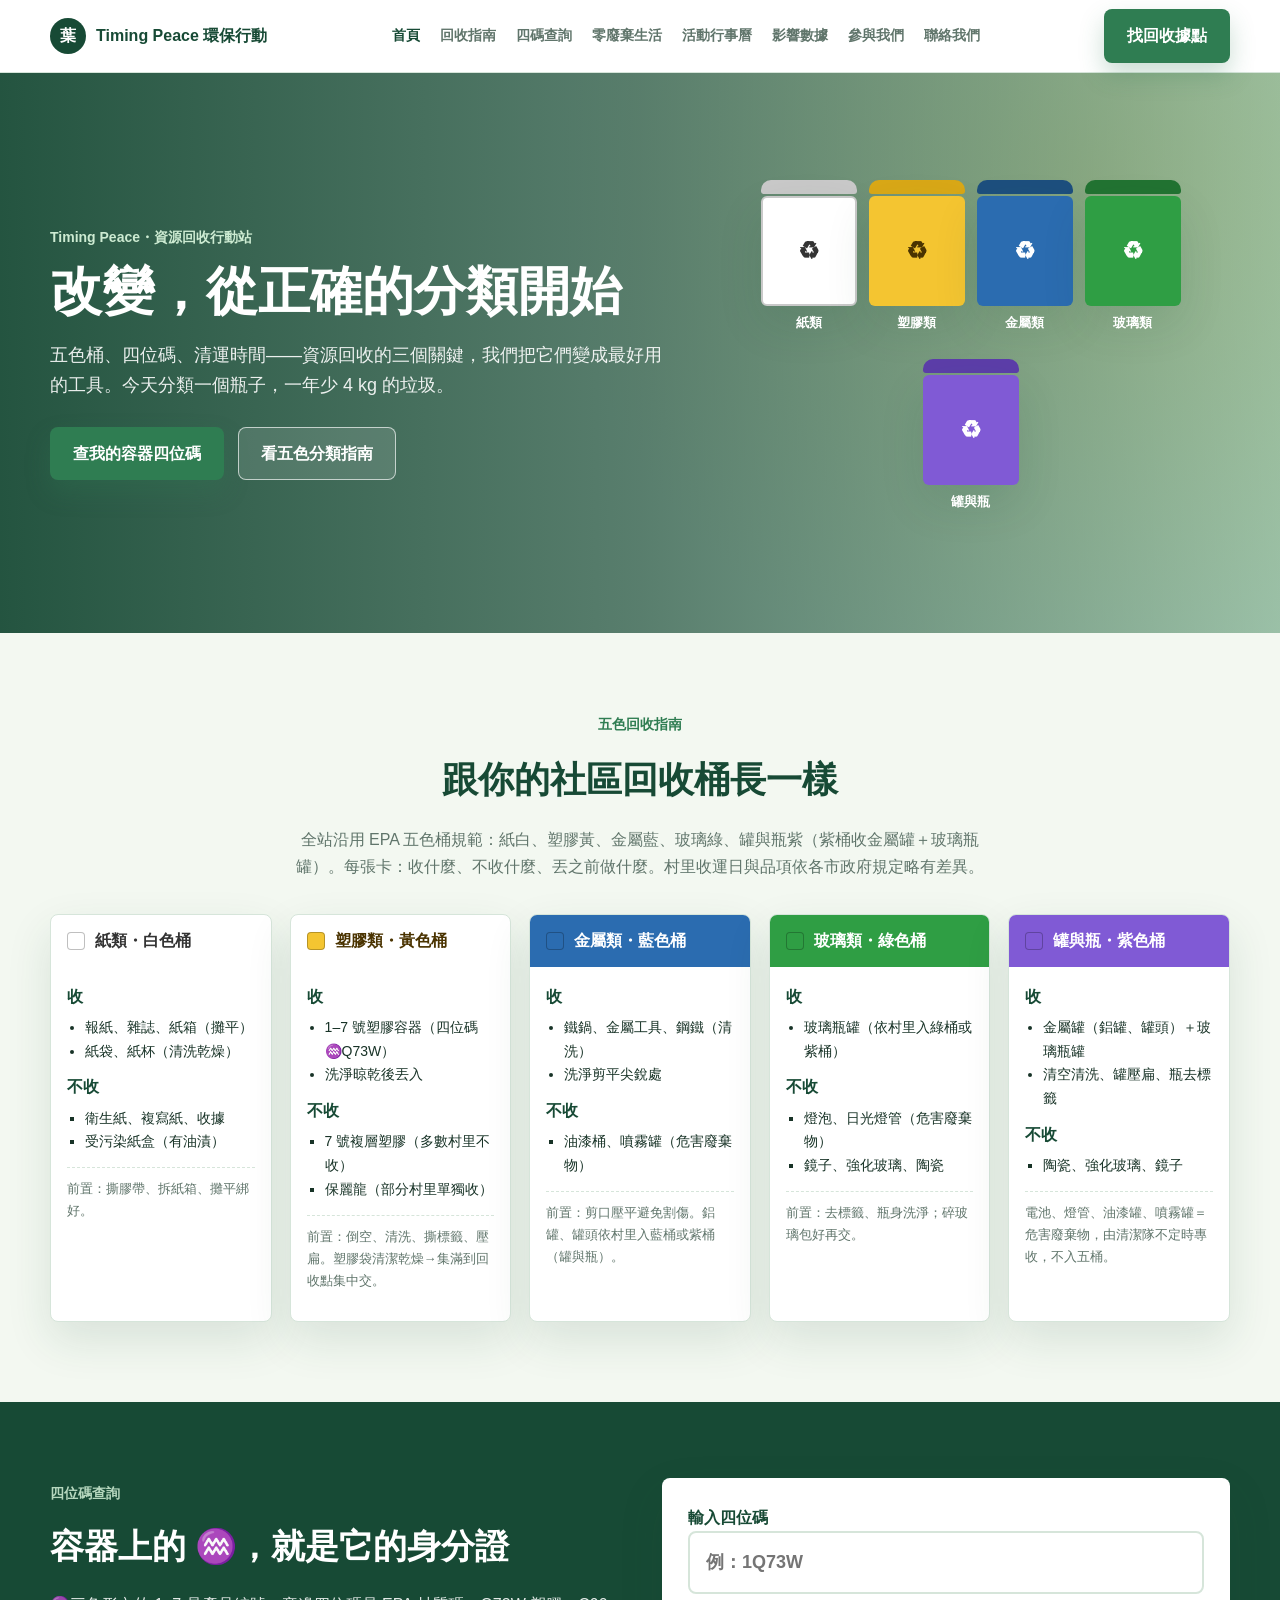
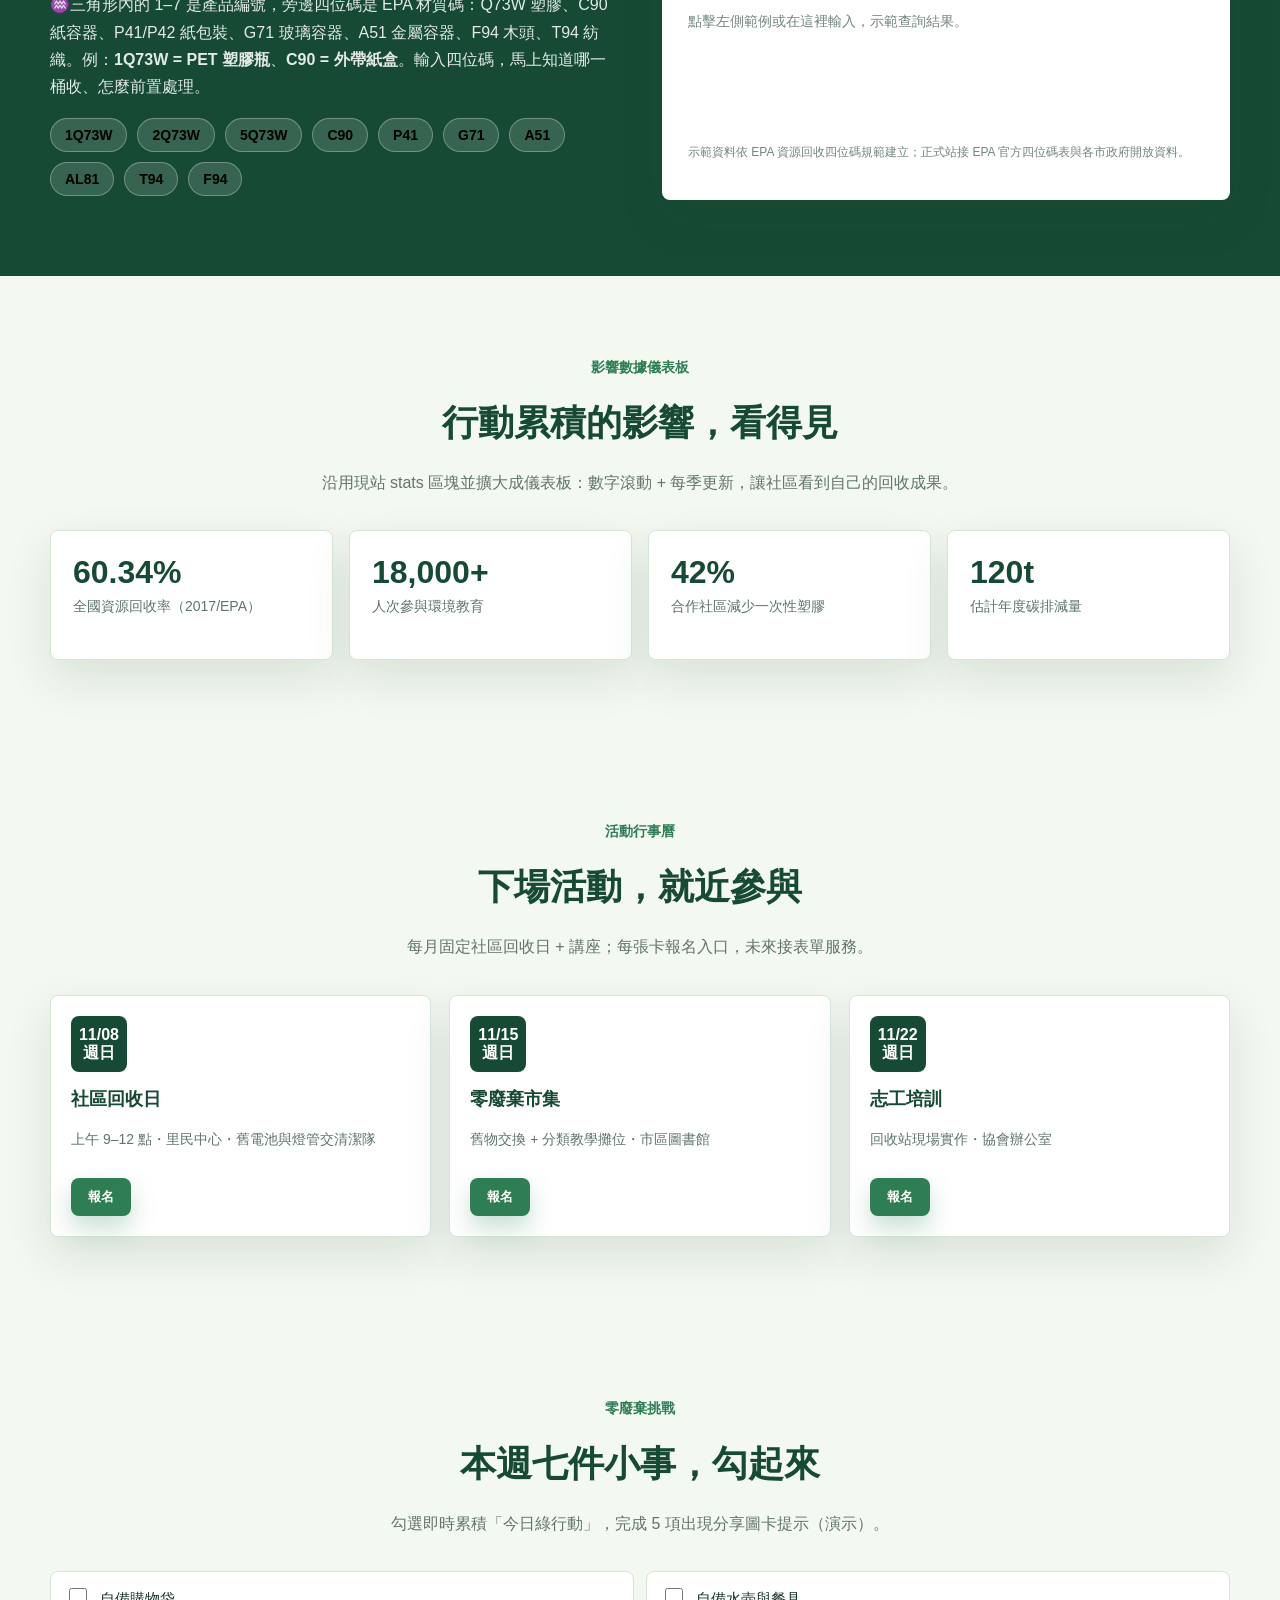
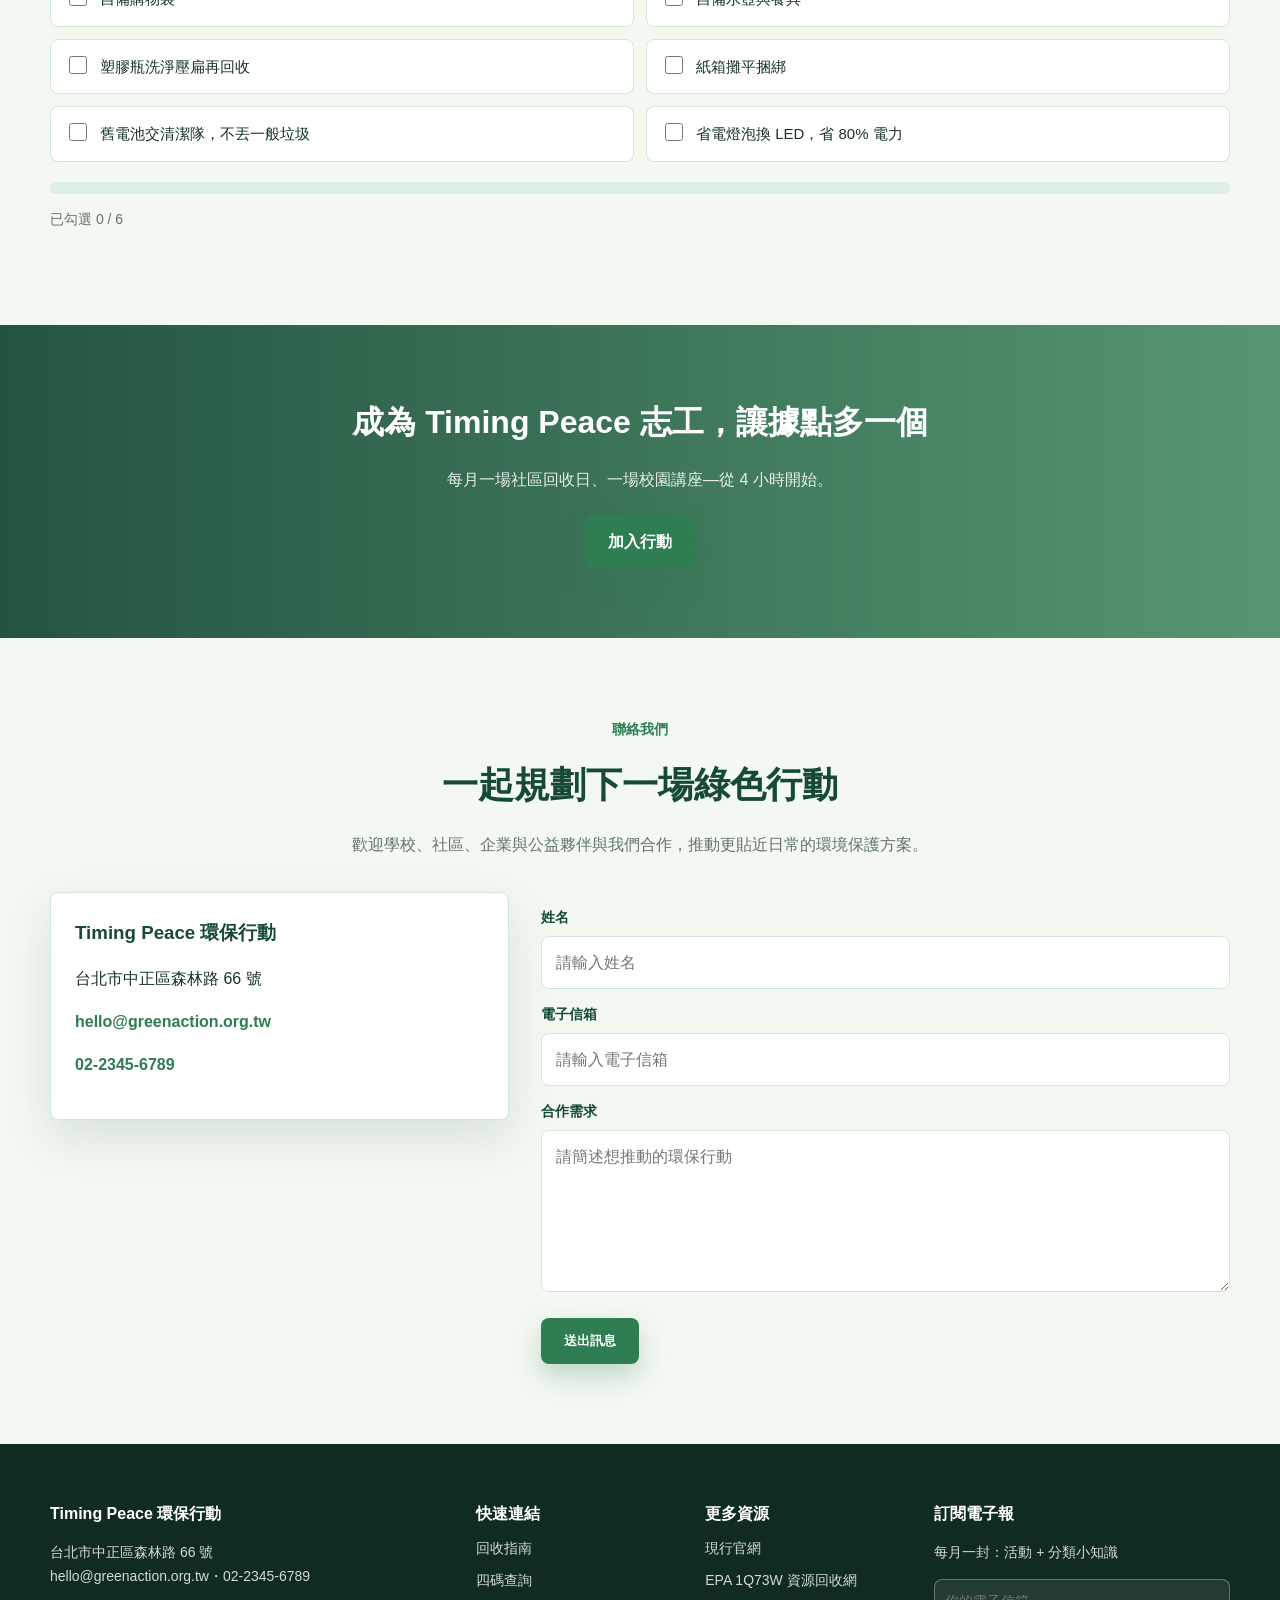
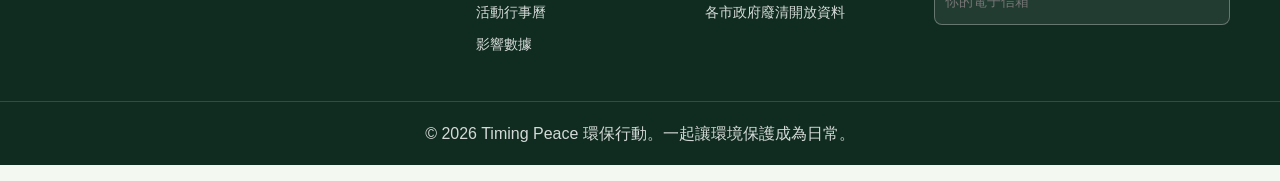
==== index.html @ ac279e39 "Timing Peace 環保行動 v2: EPA five-color guide, four-digit code lookup, events, checklist, contact form" ====
<!DOCTYPE html>
<html lang="zh-Hant">
<head>
<meta charset="UTF-8">
<meta name="viewport" content="width=device-width, initial-scale=1.0">
<meta name="description" content="Timing Peace 環保行動：依 EPA 五色桶與四位碼材質碼的資源回收指南、四碼查詢、社區活動與志工招募。改變，從正確的分類開始。">
<title>Timing Peace 環保行動｜資源回收行動站</title>
<link rel="stylesheet" href="style.css">
</head>
<body>


<header class="site-header">
  <nav class="navbar" aria-label="主要導覽">
    <a class="brand" href="#top"><span class="brand-mark" aria-hidden="true">葉</span><span>Timing Peace 環保行動</span></a>
    <ul class="nav-menu" id="primary-menu">
      <li><a href="#top">首頁</a></li>
      <li><a href="#guides">回收指南</a></li>
      <li><a href="#codes">四碼查詢</a></li>
      <li><a href="#checklist">零廢棄生活</a></li>
      <li><a href="#events">活動行事曆</a></li>
      <li><a href="#impact">影響數據</a></li>
      <li><a href="#join">參與我們</a></li>
      <li><a href="#contact">聯絡我們</a></li>
    </ul>
    <a class="nav-cta button primary" href="#join">找回收據點</a>
    <button class="nav-toggle" type="button" aria-expanded="false" aria-controls="primary-menu"><span class="sr-only">開啟導覽選單</span><span aria-hidden="true"></span><span aria-hidden="true"></span><span aria-hidden="true"></span></button>
  </nav>
</header>

<main id="top">
  <section class="hero">
    <div class="hero-inner">
      <div>
        <p class="eyebrow">Timing Peace・資源回收行動站</p>
        <h1>改變，從正確的分類開始</h1>
        <p class="hero-text">五色桶、四位碼、清運時間——資源回收的三個關鍵，我們把它們變成最好用的工具。今天分類一個瓶子，一年少 4 kg 的垃圾。</p>
        <div class="hero-actions">
          <a class="button primary" href="#codes">查我的容器四位碼</a>
          <a class="button ghost" href="#guides">看五色分類指南</a>
        </div>
      </div>
      <div class="bins" aria-label="五色資源回收桶插畫">
        <div class="bin paper"><div class="bin-lid"></div><div class="bin-body">♻</div><p class="bin-label">紙類</p></div>
        <div class="bin plastic"><div class="bin-lid"></div><div class="bin-body">♻</div><p class="bin-label">塑膠類</p></div>
        <div class="bin metal"><div class="bin-lid"></div><div class="bin-body">♻</div><p class="bin-label">金屬類</p></div>
        <div class="bin glass"><div class="bin-lid"></div><div class="bin-body">♻</div><p class="bin-label">玻璃類</p></div>
        <div class="bin other"><div class="bin-lid"></div><div class="bin-body">♻</div><p class="bin-label">罐與瓶</p></div>
      </div>
    </div>
  </section>

  <section class="section" id="guides">
    <div class="section-heading">
      <p class="eyebrow" style="color:var(--leaf)">五色回收指南</p>
      <h2>跟你的社區回收桶長一樣</h2>
      <p>全站沿用 EPA 五色桶規範：紙白、塑膠黃、金屬藍、玻璃綠、罐與瓶紫（紫桶收金屬罐＋玻璃瓶罐）。每張卡：收什麼、不收什麼、丟之前做什麼。村里收運日與品項依各市政府規定略有差異。</p>
    </div>
    <div class="guide-grid">
      <article class="guide-card guide-paper">
        <div class="guide-head"><span class="dot"></span>紙類・白色桶</div>
        <div class="guide-body">
          <h3>收</h3><ul><li>報紙、雜誌、紙箱（攤平）</li><li>紙袋、紙杯（清洗乾燥）</li></ul>
          <h3 class="no">不收</h3><ul class="no"><li>衛生紙、複寫紙、收據</li><li>受污染紙盒（有油漬）</li></ul>
          <p class="guide-tip">前置：撕膠帶、拆紙箱、攤平綁好。</p>
        </div>
      </article>
      <article class="guide-card guide-plastic">
        <div class="guide-head"><span class="dot"></span>塑膠類・黃色桶</div>
        <div class="guide-body">
          <h3>收</h3><ul><li>1–7 號塑膠容器（四位碼 ♒Q73W）</li><li>洗淨晾乾後丟入</li></ul>
          <h3 class="no">不收</h3><ul class="no"><li>7 號複層塑膠（多數村里不收）</li><li>保麗龍（部分村里單獨收）</li></ul>
          <p class="guide-tip">前置：倒空、清洗、撕標籤、壓扁。塑膠袋清潔乾燥→集滿到回收點集中交。</p>
        </div>
      </article>
      <article class="guide-card guide-metal">
        <div class="guide-head"><span class="dot"></span>金屬類・藍色桶</div>
        <div class="guide-body">
          <h3>收</h3><ul><li>鐵鍋、金屬工具、鋼鐵（清洗）</li><li>洗淨剪平尖銳處</li></ul>
          <h3 class="no">不收</h3><ul class="no"><li>油漆桶、噴霧罐（危害廢棄物）</li></ul>
          <p class="guide-tip">前置：剪口壓平避免割傷。鋁罐、罐頭依村里入藍桶或紫桶（罐與瓶）。</p>
        </div>
      </article>
      <article class="guide-card guide-glass">
        <div class="guide-head"><span class="dot"></span>玻璃類・綠色桶</div>
        <div class="guide-body">
          <h3>收</h3><ul><li>玻璃瓶罐（依村里入綠桶或紫桶）</li></ul>
          <h3 class="no">不收</h3><ul class="no"><li>燈泡、日光燈管（危害廢棄物）</li><li>鏡子、強化玻璃、陶瓷</li></ul>
          <p class="guide-tip">前置：去標籤、瓶身洗淨；碎玻璃包好再交。</p>
        </div>
      </article>
      <article class="guide-card guide-other">
        <div class="guide-head"><span class="dot"></span>罐與瓶・紫色桶</div>
        <div class="guide-body">
          <h3>收</h3><ul><li>金屬罐（鋁罐、罐頭）＋玻璃瓶罐</li><li>清空清洗、罐壓扁、瓶去標籤</li></ul>
          <h3 class="no">不收</h3><ul class="no"><li>陶瓷、強化玻璃、鏡子</li></ul>
          <p class="guide-tip">電池、燈管、油漆罐、噴霧罐＝危害廢棄物，由清潔隊不定時專收，不入五桶。</p>
        </div>
      </article>
    </div>
  </section>

  <section class="codes-section" id="codes">
    <div class="codes-inner">
      <div>
        <p class="eyebrow" style="color:#cdebd2">四位碼查詢</p>
        <h2>容器上的 ♒，就是它的身分證</h2>
        <p>♒三角形內的 1–7 是產品編號，旁邊四位碼是 EPA 材質碼：Q73W 塑膠、C90 紙容器、P41/P42 紙包裝、G71 玻璃容器、A51 金屬容器、F94 木頭、T94 紡織。例：<strong>1Q73W = PET 塑膠瓶</strong>、<strong>C90 = 外帶紙盒</strong>。輸入四位碼，馬上知道哪一桶收、怎麼前置處理。</p>
        <div class="code-explain" aria-label="範例四位碼">
          <button class="chip" data-code="1Q73W">1Q73W</button>
          <button class="chip" data-code="2Q73W">2Q73W</button>
          <button class="chip" data-code="5Q73W">5Q73W</button>
          <button class="chip" data-code="C90">C90</button>
          <button class="chip" data-code="P41">P41</button>
          <button class="chip" data-code="G71">G71</button>
          <button class="chip" data-code="A51">A51</button>
          <button class="chip" data-code="AL81">AL81</button>
          <button class="chip" data-code="T94">T94</button>
          <button class="chip" data-code="F94">F94</button>
        </div>
      </div>
      <div class="code-card">
        <label for="code-input" style="font-weight:800;color:var(--forest)">輸入四位碼</label>
        <input id="code-input" class="code-input" placeholder="例：1Q73W" autocomplete="off">
        <div class="code-result" id="code-result" aria-live="polite">
          <p>點擊左側範例或在這裡輸入，示範查詢結果。</p>
        </div>
        <p style="font-size:12px;color:var(--muted)">示範資料依 EPA 資源回收四位碼規範建立；正式站接 EPA 官方四位碼表與各市政府開放資料。</p>
      </div>
    </div>
  </section>

  <section class="section" id="impact">
    <div class="section-heading">
      <p class="eyebrow" style="color:var(--leaf)">影響數據儀表板</p>
      <h2>行動累積的影響，看得見</h2>
      <p>沿用現站 stats 區塊並擴大成儀表板：數字滾動 + 每季更新，讓社區看到自己的回收成果。</p>
    </div>
    <div class="stats-grid">
      <div class="stat-item"><strong>60.34%</strong><span>全國資源回收率（2017/EPA）</span></div>
      <div class="stat-item"><strong>18,000+</strong><span>人次參與環境教育</span></div>
      <div class="stat-item"><strong>42%</strong><span>合作社區減少一次性塑膠</span></div>
      <div class="stat-item"><strong>120t</strong><span>估計年度碳排減量</span></div>
    </div>
  </section>

  <section class="section" id="events">
    <div class="section-heading">
      <p class="eyebrow" style="color:var(--leaf)">活動行事曆</p>
      <h2>下場活動，就近參與</h2>
      <p>每月固定社區回收日 + 講座；每張卡報名入口，未來接表單服務。</p>
    </div>
    <div class="event-grid">
      <article class="event-card">
        <div class="event-date">11/08<br>週日</div>
        <h3>社區回收日</h3>
        <p>上午 9–12 點・里民中心・舊電池與燈管交清潔隊</p>
        <button class="button primary">報名</button>
      </article>
      <article class="event-card">
        <div class="event-date">11/15<br>週日</div>
        <h3>零廢棄市集</h3>
        <p>舊物交換 + 分類教學攤位・市區圖書館</p>
        <button class="button primary">報名</button>
      </article>
      <article class="event-card">
        <div class="event-date">11/22<br>週日</div>
        <h3>志工培訓</h3>
        <p>回收站現場實作・協會辦公室</p>
        <button class="button primary">報名</button>
      </article>
    </div>
  </section>

  <section class="section" id="checklist">
    <div class="section-heading">
      <p class="eyebrow" style="color:var(--leaf)">零廢棄挑戰</p>
      <h2>本週七件小事，勾起來</h2>
      <p>勾選即時累積「今日綠行動」，完成 5 項出現分享圖卡提示（演示）。</p>
    </div>
    <div class="checklist">
      <label class="check-item"><input type="checkbox" name="c1">自備購物袋</label>
      <label class="check-item"><input type="checkbox" name="c2">自備水壺與餐具</label>
      <label class="check-item"><input type="checkbox" name="c3">塑膠瓶洗淨壓扁再回收</label>
      <label class="check-item"><input type="checkbox" name="c4">紙箱攤平捆綁</label>
      <label class="check-item"><input type="checkbox" name="c5">舊電池交清潔隊，不丟一般垃圾</label>
      <label class="check-item"><input type="checkbox" name="c6">省電燈泡換 LED，省 80% 電力</label>
    </div>
    <div class="progress">
      <div class="progress-bar"><div class="progress-fill" id="progress-fill"></div></div>
      <p id="progress-text" aria-live="polite">已勾選 0 / 6</p>
    </div>
  </section>

  <section class="cta-band" id="join">
    <div class="cta-inner">
      <h2>成為 Timing Peace 志工，讓據點多一個</h2>
      <p>每月一場社區回收日、一場校園講座—從 4 小時開始。</p>
      <a class="button primary" href="#top">加入行動</a>
    </div>
  </section>
</main>

  <section class="section" id="contact">
    <div class="section-heading">
      <p class="eyebrow" style="color:var(--leaf)">聯絡我們</p>
      <h2>一起規劃下一場綠色行動</h2>
      <p>歡迎學校、社區、企業與公益夥伴與我們合作，推動更貼近日常的環境保護方案。</p>
    </div>
    <div class="contact-layout">
      <div class="contact-card">
        <h3>Timing Peace 環保行動</h3>
        <p>台北市中正區森林路 66 號</p>
        <p><a href="mailto:hello@greenaction.org.tw">hello@greenaction.org.tw</a></p>
        <p><a href="tel:+886223456789">02-2345-6789</a></p>
      </div>
      <form class="contact-form" aria-label="聯絡表單">
        <label for="name">姓名</label>
        <input id="name" name="name" type="text" autocomplete="name" placeholder="請輸入姓名">
        <label for="email">電子信箱</label>
        <input id="email" name="email" type="email" autocomplete="email" placeholder="請輸入電子信箱">
        <label for="message">合作需求</label>
        <textarea id="message" name="message" rows="5" placeholder="請簡述想推動的環保行動"></textarea>
        <button class="button primary" type="submit">送出訊息</button>
      </form>
    </div>
  </section>

<footer class="site-footer">
  <div class="footer-grid">
    <div>
      <h3>Timing Peace 環保行動</h3>
      <p>台北市中正區森林路 66 號<br>hello@greenaction.org.tw・02-2345-6789</p>
    </div>
    <div>
      <h3>快速連結</h3>
      <ul><li><a href="#guides">回收指南</a></li><li><a href="#codes">四碼查詢</a></li><li><a href="#events">活動行事曆</a></li><li><a href="#impact">影響數據</a></li></ul>
    </div>
    <div>
      <h3>更多資源</h3>
      <ul><li><a href="https://timing666666.github.io/eco-site/">現行官網</a></li><li>EPA 1Q73W 資源回收網</li><li>各市政府廢清開放資料</li></ul>
    </div>
    <div>
      <h3>訂閱電子報</h3>
      <p>每月一封：活動 + 分類小知識</p>
      <input style="width:100%;border:1px solid rgba(255,255,255,.3);border-radius:8px;padding:10px;font:inherit;color:#fff;background:rgba(255,255,255,.08)" placeholder="你的電子信箱">
    </div>
  </div>
  <p class="footer-bottom">© 2026 Timing Peace 環保行動。一起讓環境保護成為日常。</p>
</footer>


<script src="script.js"></script>
</body>
</html>
---- style.css ----
:root{
  --forest:#174a35; --leaf:#2f7d52; --mint:#dcefe3; --sage:#f3f8f1;
  --earth:#8a6f45; --ink:#183327; --muted:#60756b; --white:#fff; --line:#d6e5da;
  --paper:#ffffff; --plastic:#f4c531; --metal:#2b6cb0; --glass:#2f9e44; --other:#805ad5;
  --shadow:0 18px 45px rgba(23,74,53,.12);
}
*{box-sizing:border-box}
html{scroll-behavior:smooth;scroll-padding-top:92px}
body{margin:0;font-family:Arial,"Microsoft JhengHei","PingFang TC",sans-serif;background:var(--sage);color:var(--ink);line-height:1.7}
a{color:inherit;text-decoration:none}
h1,h2,h3{margin-top:0}
/* header */
.site-header{position:sticky;top:0;z-index:10;background:rgba(255,255,255,.96);border-bottom:1px solid var(--line);backdrop-filter:blur(14px)}
.navbar{width:min(1180px,calc(100% - 40px));min-height:72px;margin:0 auto;display:flex;align-items:center;justify-content:space-between;gap:16px}
.brand{display:inline-flex;align-items:center;gap:10px;font-weight:800;color:var(--forest)}
.brand-mark{width:36px;height:36px;display:inline-grid;place-items:center;border-radius:50%;background:var(--forest);color:#fff}
.nav-menu{margin:0;padding:0;display:flex;gap:20px;list-style:none;color:var(--muted);font-size:14px;font-weight:700}
.nav-menu a:hover{color:var(--leaf)}
.nav-cta{min-height:46px;display:inline-flex;align-items:center;border-radius:8px;padding:10px 16px;background:var(--leaf);color:#fff;font-weight:800;border:1px solid transparent;cursor:pointer}
.nav-cta:hover{background:var(--forest)}
.nav-toggle{width:42px;height:42px;display:none;border:1px solid var(--line);border-radius:8px;background:#fff;padding:9px;cursor:pointer}
.nav-toggle span{display:block;height:2px;margin:5px 0;background:var(--forest);border-radius:999px}
/* hero */
.hero{min-height:560px;display:flex;align-items:center;background:linear-gradient(90deg,rgba(23,74,53,.94),rgba(23,74,53,.7),rgba(47,125,82,.45)),radial-gradient(circle at 85% 20%,rgba(244,197,49,.25),transparent 45%);color:#fff}
.hero-inner{width:min(1180px,calc(100% - 40px));margin:0 auto;padding:64px 0;display:grid;grid-template-columns:1.2fr 1fr;gap:40px;align-items:center}
.eyebrow{margin:0 0 12px;color:#cdebd2;font-size:14px;font-weight:800}
h1{font-size:52px;line-height:1.15;margin-bottom:18px}
.hero-text{max-width:620px;margin-bottom:26px;color:rgba(255,255,255,.9);font-size:18px}
.hero-actions{display:flex;gap:14px;flex-wrap:wrap}
.button{min-height:46px;display:inline-flex;align-items:center;justify-content:center;border-radius:8px;padding:12px 22px;font-weight:800;cursor:pointer;border:1px solid transparent;transition:transform .2s}
.button:hover{transform:translateY(-2px)}
.button.primary{background:var(--leaf);color:#fff;box-shadow:0 12px 24px rgba(47,125,82,.25)}
.button.primary:hover{background:var(--forest)}
.button.ghost{border-color:rgba(255,255,255,.65);color:#fff;background:rgba(255,255,255,.12)}
/* 五桶插畫 */
.bins{display:flex;gap:12px;flex-wrap:wrap;justify-content:center}
.bin{width:96px;text-align:center}
.bin-lid{height:14px;border-radius:10px 10px 3px 3px;margin-bottom:2px}
.bin-body{height:110px;border-radius:6px;display:grid;place-items:center;color:#fff;font-weight:900;font-size:24px;box-shadow:var(--shadow)}
.bin-label{font-size:13px;font-weight:800;margin-top:6px;color:#fff}
.bin.paper .bin-lid{background:#c9c9c9}.bin.paper .bin-body{background:#fff;color:#333;border:2px solid #c9c9c9}
.bin.plastic .bin-lid{background:#d9a817}.bin.plastic .bin-body{background:var(--plastic);color:#4a3300}
.bin.metal .bin-lid{background:#1d4f7e}.bin.metal .bin-body{background:var(--metal)}
.bin.glass .bin-lid{background:#227332}.bin.glass .bin-body{background:var(--glass)}
.bin.other .bin-lid{background:#5c3ea9}.bin.other .bin-body{background:var(--other)}
/* sections */
.section{width:min(1180px,calc(100% - 40px));margin:0 auto;padding:80px 0}
.section-heading{max-width:720px;margin:0 auto 34px;text-align:center}
.section-heading h2{color:var(--forest);font-size:36px;margin-bottom:12px}
.section-heading p{color:var(--muted)}
/* 分類卡 */
.guide-grid{display:grid;grid-template-columns:repeat(auto-fit,minmax(200px,1fr));gap:18px}
.guide-card{border:1px solid var(--line);border-radius:8px;background:#fff;overflow:hidden;box-shadow:var(--shadow)}
.guide-head{padding:12px 16px;font-weight:900;display:flex;align-items:center;gap:10px}
.guide-head .dot{width:18px;height:18px;border-radius:4px;border:1px solid rgba(0,0,0,.25)}
.guide-body{padding:16px;font-size:14px}
.guide-body h3{font-size:16px;color:var(--forest);margin-bottom:6px}
.guide-body ul{margin:0 0 10px;padding-left:18px}
.guide-body .no li{list-style:square}
.guide-tip{border-top:1px dashed var(--line);padding-top:10px;color:var(--muted);font-size:13px}
.guide-paper .guide-head{color:#333}.guide-paper .dot{background:#fff}
.guide-plastic .guide-head{color:#4a3300}.guide-plastic .dot{background:var(--plastic)}
.guide-metal .guide-head{background:var(--metal);color:#fff}.guide-metal .dot{background:var(--metal)}
.guide-glass .guide-head{background:var(--glass);color:#fff}.guide-glass .dot{background:var(--glass)}
.guide-other .guide-head{background:var(--other);color:#fff}.guide-other .dot{background:var(--other)}
/* 四碼查詢 */
.codes-section{background:var(--forest);color:#fff}
.codes-inner{width:min(1180px,calc(100% - 40px));margin:0 auto;padding:76px 0;display:grid;grid-template-columns:1fr 1fr;gap:44px;align-items:center}
.codes-inner h2{font-size:34px;margin-bottom:12px}
.codes-inner p{opacity:.88}
.code-explain{display:flex;gap:10px;flex-wrap:wrap;margin-top:18px}
.chip{padding:8px 14px;border-radius:999px;background:rgba(255,255,255,.14);border:1px solid rgba(255,255,255,.3);font-weight:800;font-size:14px;cursor:pointer}
.chip:hover{background:rgba(255,255,255,.28)}
.code-card{background:#fff;color:var(--ink);border-radius:8px;padding:26px;box-shadow:var(--shadow)}
.code-input{width:100%;border:2px solid var(--line);border-radius:8px;padding:14px 16px;font:inherit;font-size:18px;font-weight:800;color:var(--forest)}
.code-input:focus{outline:3px solid #b59326;outline-offset:2px;border-color:var(--leaf)}
.code-result{margin-top:16px;min-height:120px}
.code-result .cr-head{display:flex;align-items:center;gap:10px;font-size:20px;font-weight:900;color:var(--forest)}
.code-result .cr-bin{width:44px;height:44px;border-radius:8px;display:inline-grid;place-items:center;color:#fff;font-size:12px;font-weight:900}
.code-result p{font-size:14px;color:var(--muted);margin:6px 0}
.code-result .cr-code{font-size:14px;color:var(--ink)}
/* 數據 */
.stats-grid{display:grid;grid-template-columns:repeat(4,1fr);gap:16px}
.stat-item{min-height:130px;padding:22px;border:1px solid var(--line);border-radius:8px;background:#fff;box-shadow:var(--shadow)}
.stat-item strong{display:block;font-size:32px;color:var(--forest);line-height:1.2}
.stat-item span{color:var(--muted);font-size:14px}
/* 活動 */
.event-grid{display:grid;grid-template-columns:repeat(3,1fr);gap:18px}
.event-card{border:1px solid var(--line);border-radius:8px;background:#fff;box-shadow:var(--shadow);padding:20px}
.event-date{width:56px;height:56px;border-radius:8px;background:var(--forest);color:#fff;display:grid;place-items:center;font-weight:900;margin-bottom:12px;line-height:1.1;text-align:center}
.event-card h3{font-size:18px;color:var(--forest);margin-bottom:6px}
.event-card p{font-size:14px;color:var(--muted)}
.event-card .button{margin-top:12px;padding:8px 16px;min-height:38px}
/* 清單 */
.checklist{display:grid;grid-template-columns:1fr 1fr;gap:12px}
.check-item{display:flex;gap:10px;align-items:flex-start;background:#fff;border:1px solid var(--line);border-radius:8px;padding:14px;font-size:15px}
.check-item input{width:18px;height:18px;margin-top:2px;accent-color:var(--leaf)}
.progress{margin-top:20px}
.progress-bar{height:12px;border-radius:999px;background:var(--mint);overflow:hidden}
.progress-fill{height:100%;width:0;background:var(--leaf);transition:width .3s}
.progress p{font-size:14px;color:var(--muted)}
/* CTA band */
.cta-band{background:linear-gradient(90deg,rgba(23,74,53,.94),rgba(47,125,82,.8));color:#fff}
.cta-inner{width:min(960px,calc(100% - 40px));margin:0 auto;padding:70px 0;text-align:center}
.cta-inner h2{font-size:32px;margin-bottom:14px}
.cta-inner p{opacity:.88;margin-bottom:22px}
/* footer */
.site-footer{background:#102c20;color:rgba(255,255,255,.82)}
.footer-grid{width:min(1180px,calc(100% - 40px));margin:0 auto;padding:56px 0 20px;display:grid;grid-template-columns:2fr 1fr 1fr 1.5fr;gap:32px;font-size:14px}
.site-footer h3{color:#fff;font-size:16px;margin-bottom:10px}
.site-footer ul{list-style:none;margin:0;padding:0}
.site-footer li{margin-bottom:8px}
.site-footer a:hover{color:#cdebd2}
.footer-bottom{border-top:1px solid rgba(255,255,255,.15);padding:18px 20px;text-align:center}
@media(max-width:860px){
 .nav-toggle{display:block}
 .nav-menu{position:fixed;inset:72px 0 auto 0;display:none;flex-direction:column;background:#fff;padding:14px 20px;border-bottom:1px solid var(--line);box-shadow:var(--shadow)}
 .nav-menu.is-open{display:flex}
 .nav-menu a{display:block;padding:12px 0}
 .nav-cta{display:none}
 .hero-inner,.codes-inner{grid-template-columns:1fr}
 .stats-grid{grid-template-columns:1fr 1fr}
 .event-grid{grid-template-columns:1fr}
 .checklist{grid-template-columns:1fr}
 .footer-grid{grid-template-columns:1fr 1fr}
 .contact-layout{grid-template-columns:1fr}
 h1{font-size:34px}
}

/* 成品站補強 */
.sr-only{position:absolute;width:1px;height:1px;padding:0;margin:-1px;overflow:hidden;clip:rect(0 0 0 0);white-space:nowrap;border:0}
.site-header.is-scrolled{box-shadow:0 6px 24px rgba(23,74,53,.15)}
.nav-menu a[aria-current="location"]{color:var(--forest)}
.contact-layout{display:grid;grid-template-columns:1fr 1.5fr;gap:32px;align-items:start}
.contact-card{background:#fff;border:1px solid var(--line);border-radius:8px;padding:24px;box-shadow:var(--shadow)}
.contact-card h3{color:var(--forest);margin-bottom:8px}
.contact-card a{color:var(--leaf);font-weight:700}
.contact-form label{display:block;font-weight:800;color:var(--forest);font-size:14px;margin:14px 0 6px}
.contact-form input,.contact-form textarea{width:100%;border:1px solid var(--line);border-radius:8px;padding:12px 14px;font:inherit;background:#fff;color:var(--ink)}
.contact-form input:focus,.contact-form textarea:focus{outline:3px solid #b59326;outline-offset:2px;border-color:var(--leaf)}
.contact-form .button{margin-top:18px}
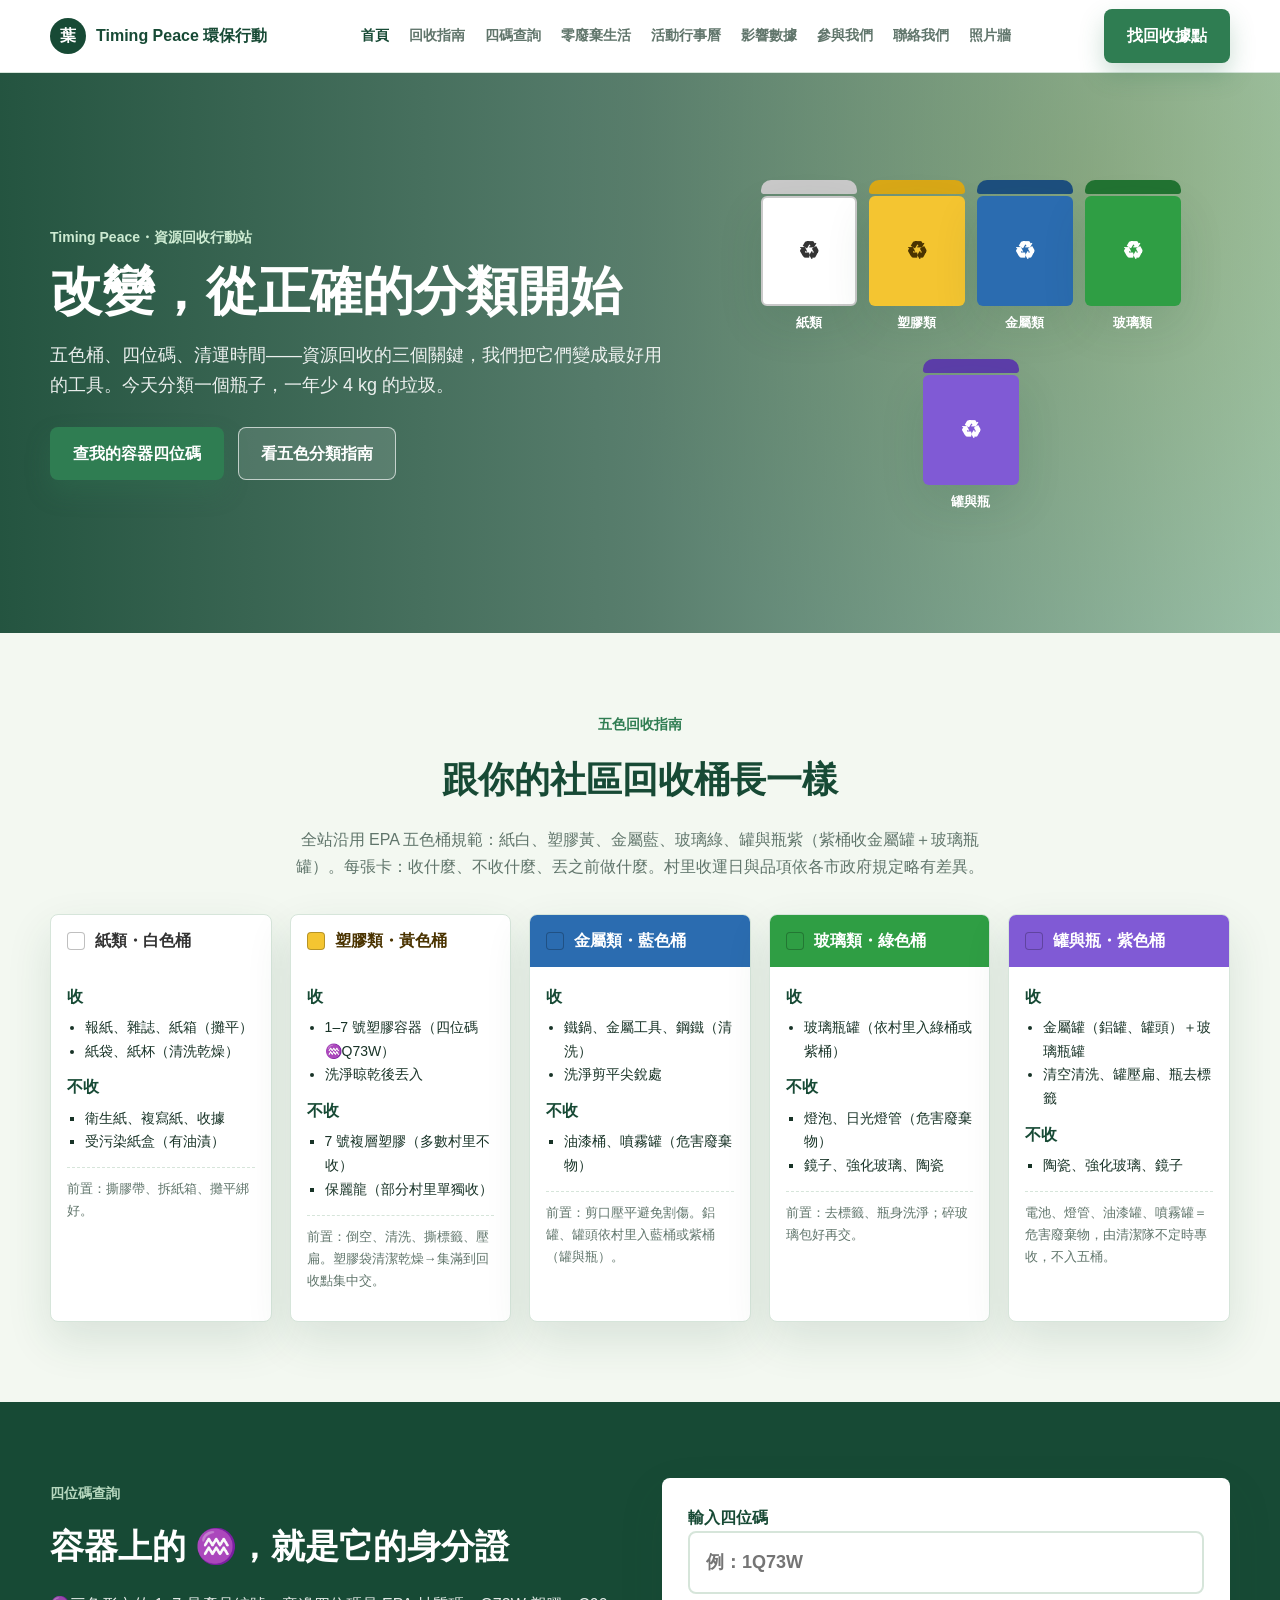
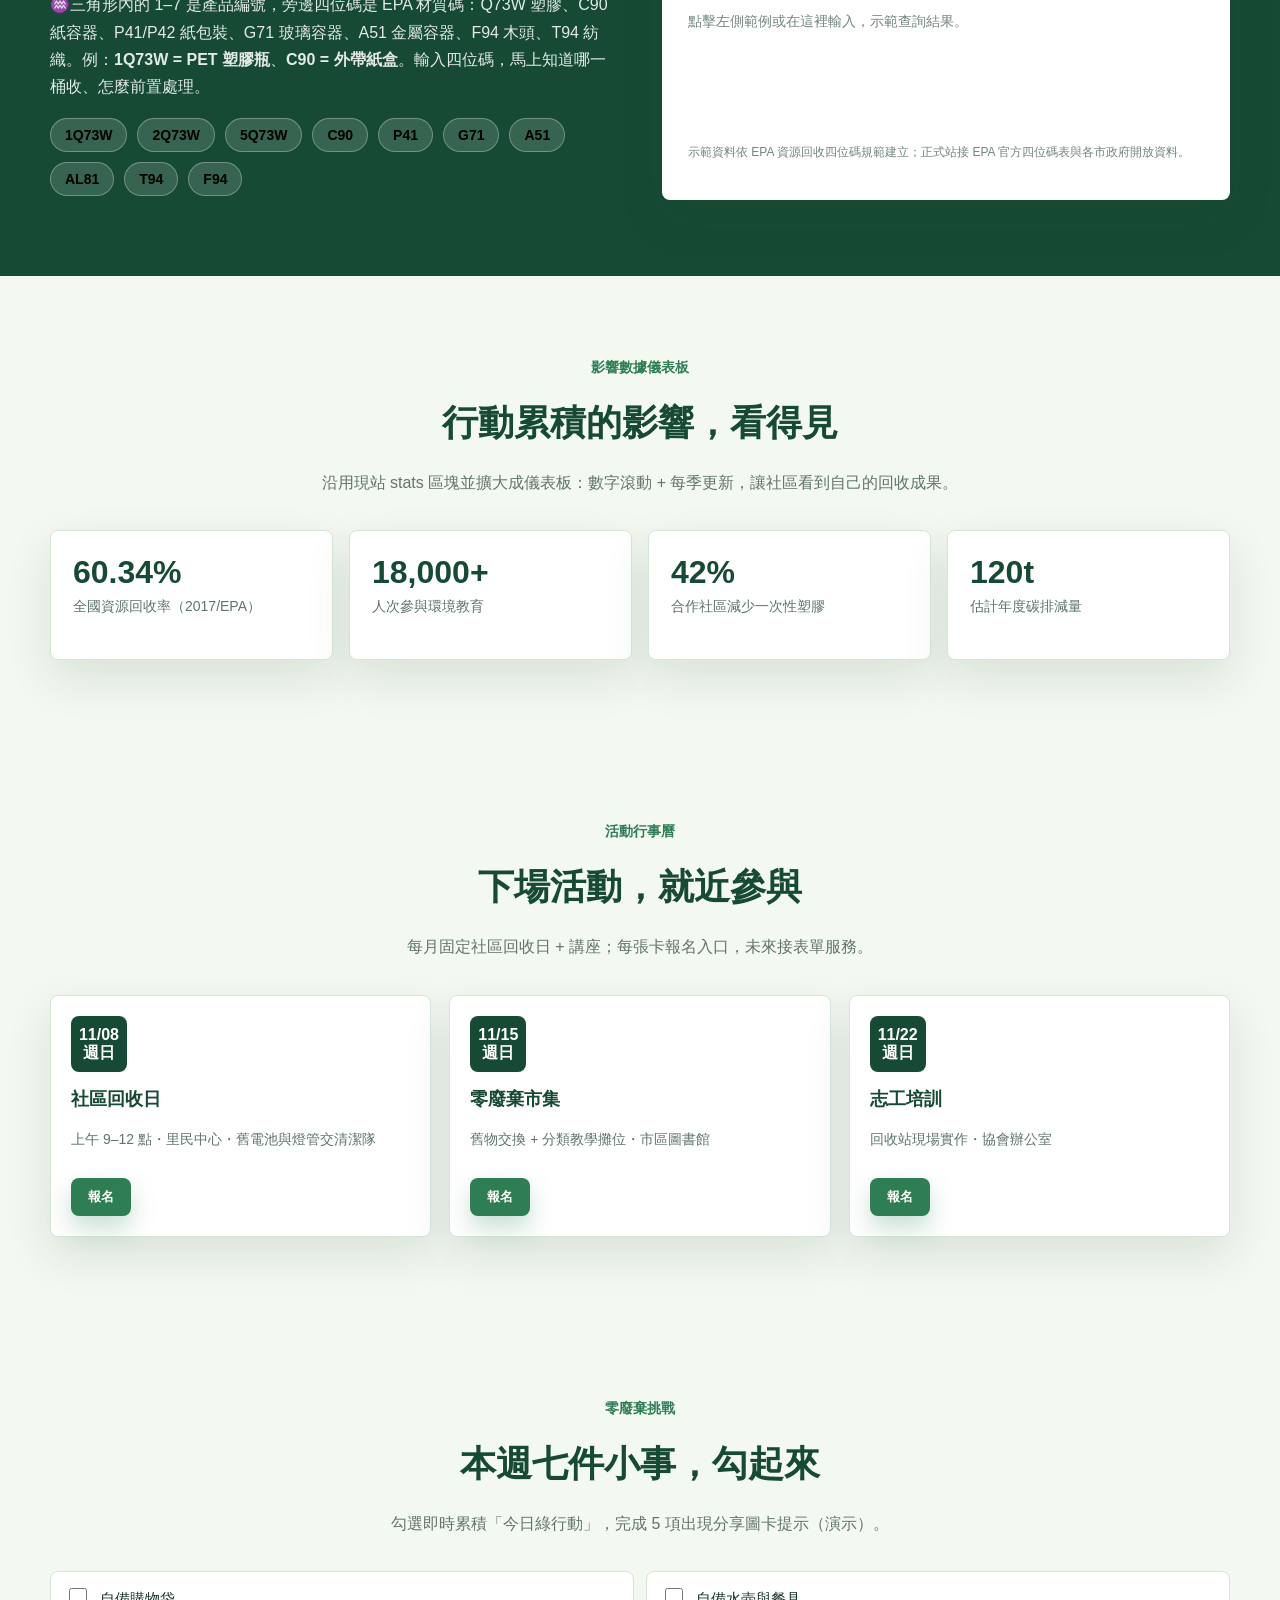
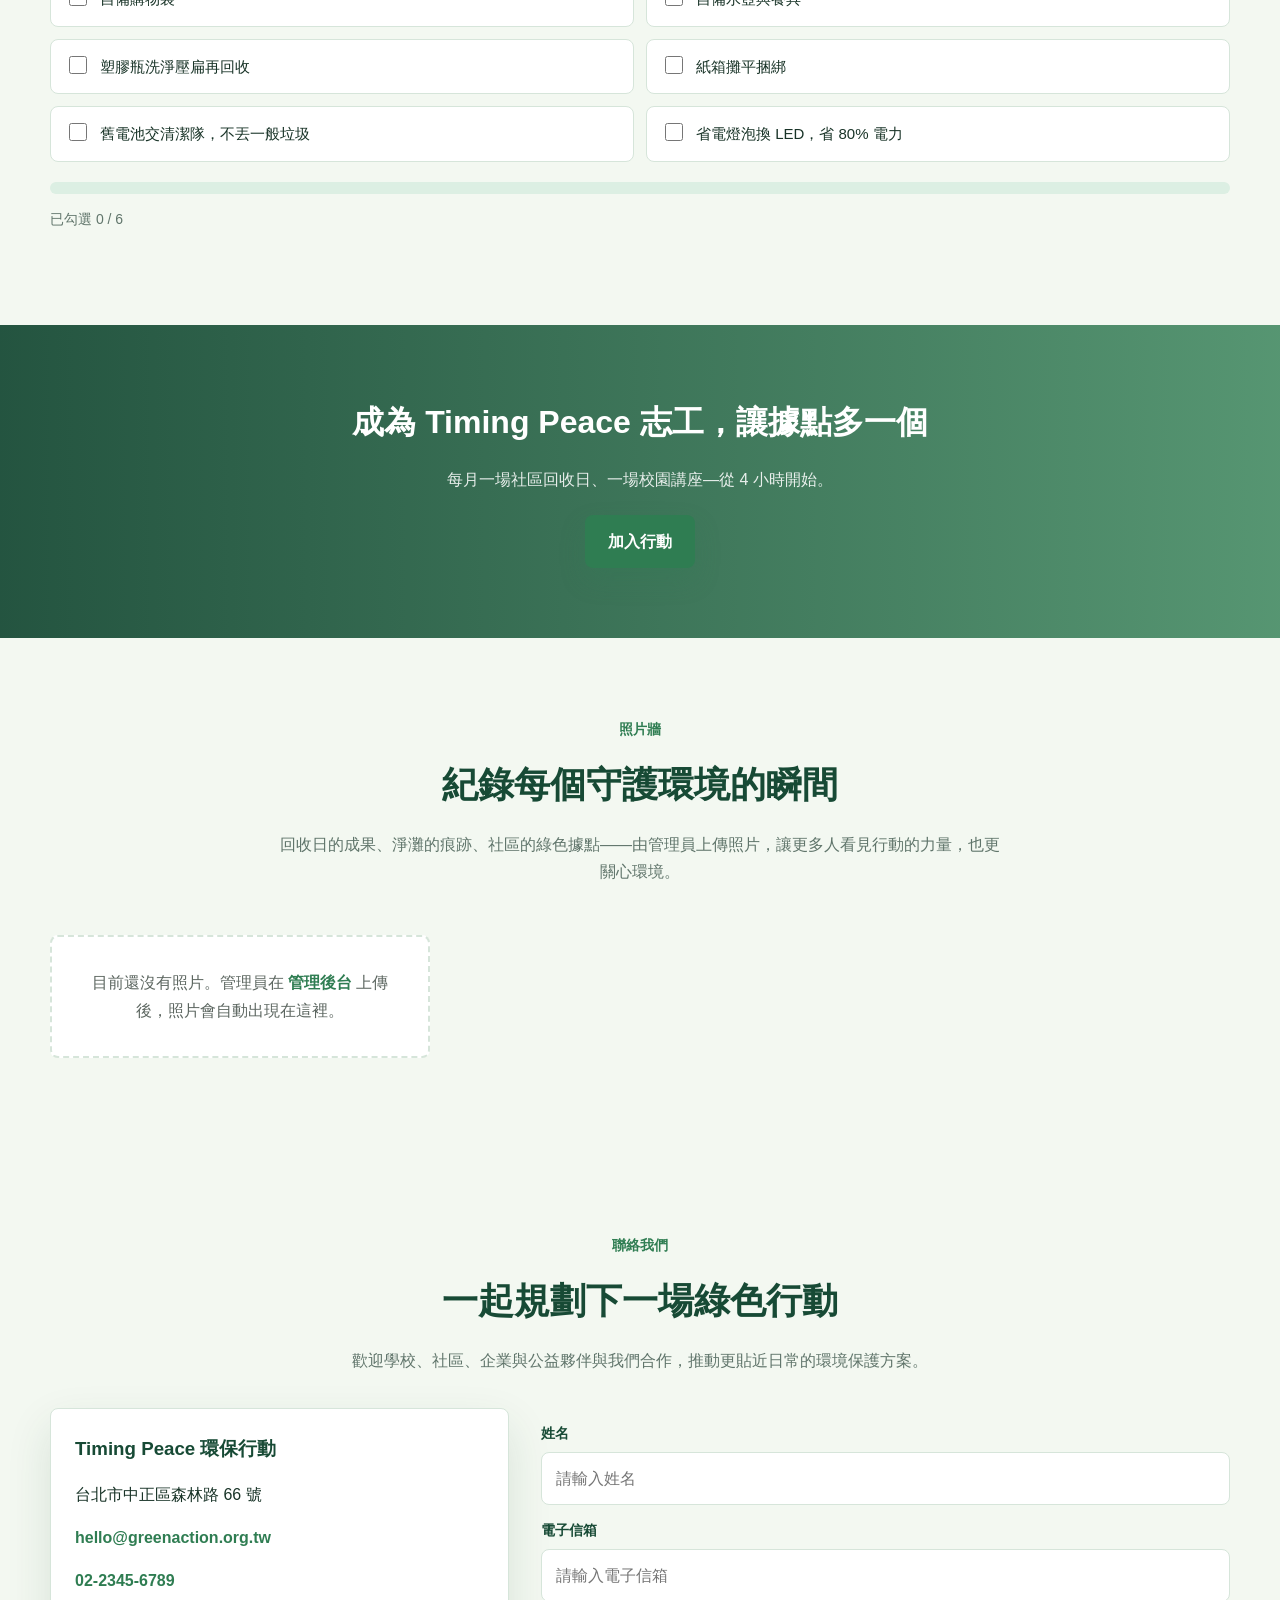
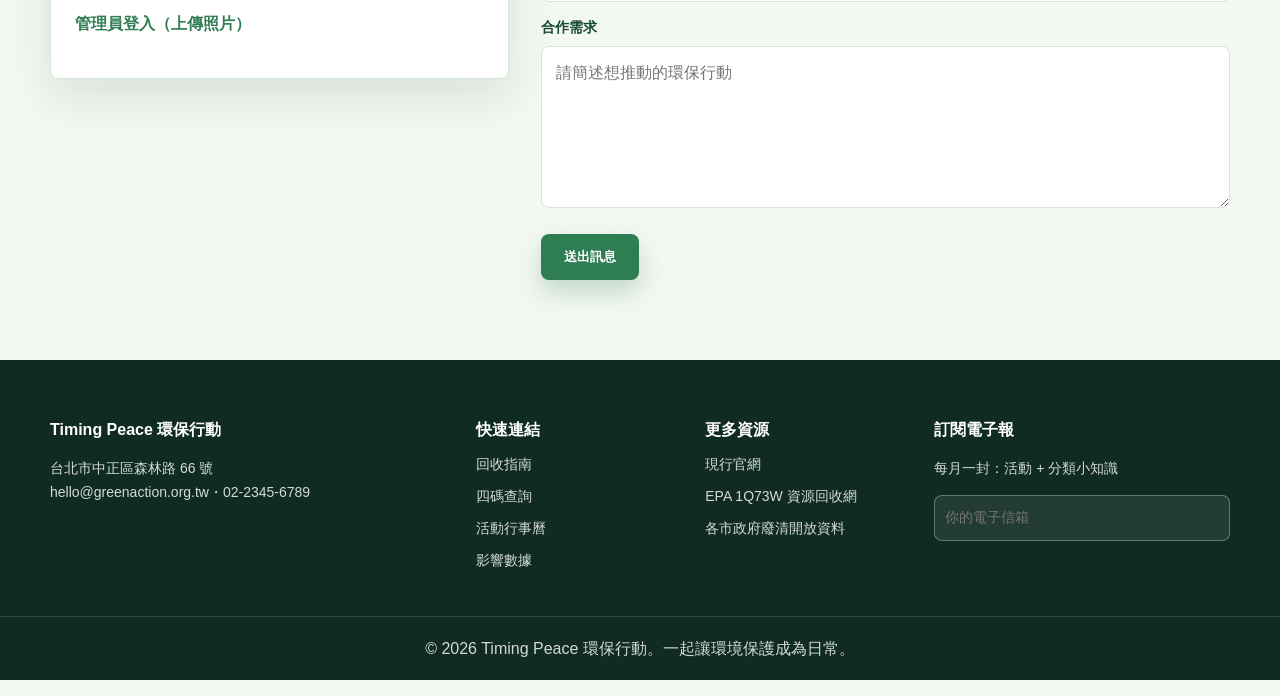
==== commit b2004cd4: "新增照片牆 + 管理後台：EPA-style gallery section, token login admin page, photos.json data" ====
--- a/index.html
+++ b/index.html
@@ -22,6 +22,7 @@
       <li><a href="#impact">影響數據</a></li>
       <li><a href="#join">參與我們</a></li>
       <li><a href="#contact">聯絡我們</a></li>
+      <li><a href="#gallery">照片牆</a></li>
     </ul>
     <a class="nav-cta button primary" href="#join">找回收據點</a>
     <button class="nav-toggle" type="button" aria-expanded="false" aria-controls="primary-menu"><span class="sr-only">開啟導覽選單</span><span aria-hidden="true"></span><span aria-hidden="true"></span><span aria-hidden="true"></span></button>
@@ -201,6 +202,15 @@
   </section>
 </main>
 
+  <section class="section" id="gallery">
+    <div class="section-heading">
+      <p class="eyebrow" style="color:var(--leaf)">照片牆</p>
+      <h2>紀錄每個守護環境的瞬間</h2>
+      <p>回收日的成果、淨灘的痕跡、社區的綠色據點——由管理員上傳照片，讓更多人看見行動的力量，也更關心環境。</p>
+    </div>
+    <div class="photo-grid" id="photo-grid"></div>
+  </section>
+
   <section class="section" id="contact">
     <div class="section-heading">
       <p class="eyebrow" style="color:var(--leaf)">聯絡我們</p>
@@ -213,6 +223,7 @@
         <p>台北市中正區森林路 66 號</p>
         <p><a href="mailto:hello@greenaction.org.tw">hello@greenaction.org.tw</a></p>
         <p><a href="tel:+886223456789">02-2345-6789</a></p>
+        <p><a href="admin.html">管理員登入（上傳照片）</a></p>
       </div>
       <form class="contact-form" aria-label="聯絡表單">
         <label for="name">姓名</label>
--- a/style.css
+++ b/style.css
@@ -139,3 +139,13 @@
 .contact-form input,.contact-form textarea{width:100%;border:1px solid var(--line);border-radius:8px;padding:12px 14px;font:inherit;background:#fff;color:var(--ink)}
 .contact-form input:focus,.contact-form textarea:focus{outline:3px solid #b59326;outline-offset:2px;border-color:var(--leaf)}
 .contact-form .button{margin-top:18px}
+.photo-grid{display:grid;grid-template-columns:repeat(3,1fr);gap:20px}
+.photo-card{margin:0;background:#fff;border:1px solid var(--line);border-radius:8px;overflow:hidden;box-shadow:var(--shadow)}
+.photo-card img{width:100%;aspect-ratio:4/3;object-fit:cover;display:block}
+.photo-card figcaption{padding:12px 16px}
+.photo-cap{font-weight:800;color:var(--forest);font-size:15px;margin-bottom:4px}
+.photo-meta{color:#5c6660;font-size:13px}
+.photo-empty{background:#fff;border:2px dashed var(--line);border-radius:8px;padding:32px;text-align:center;color:#5c6660}
+.photo-empty a{color:var(--leaf);font-weight:700}
+@media(max-width:860px){.photo-grid{grid-template-columns:1fr 1fr}}
+@media(max-width:560px){.photo-grid{grid-template-columns:1fr}}
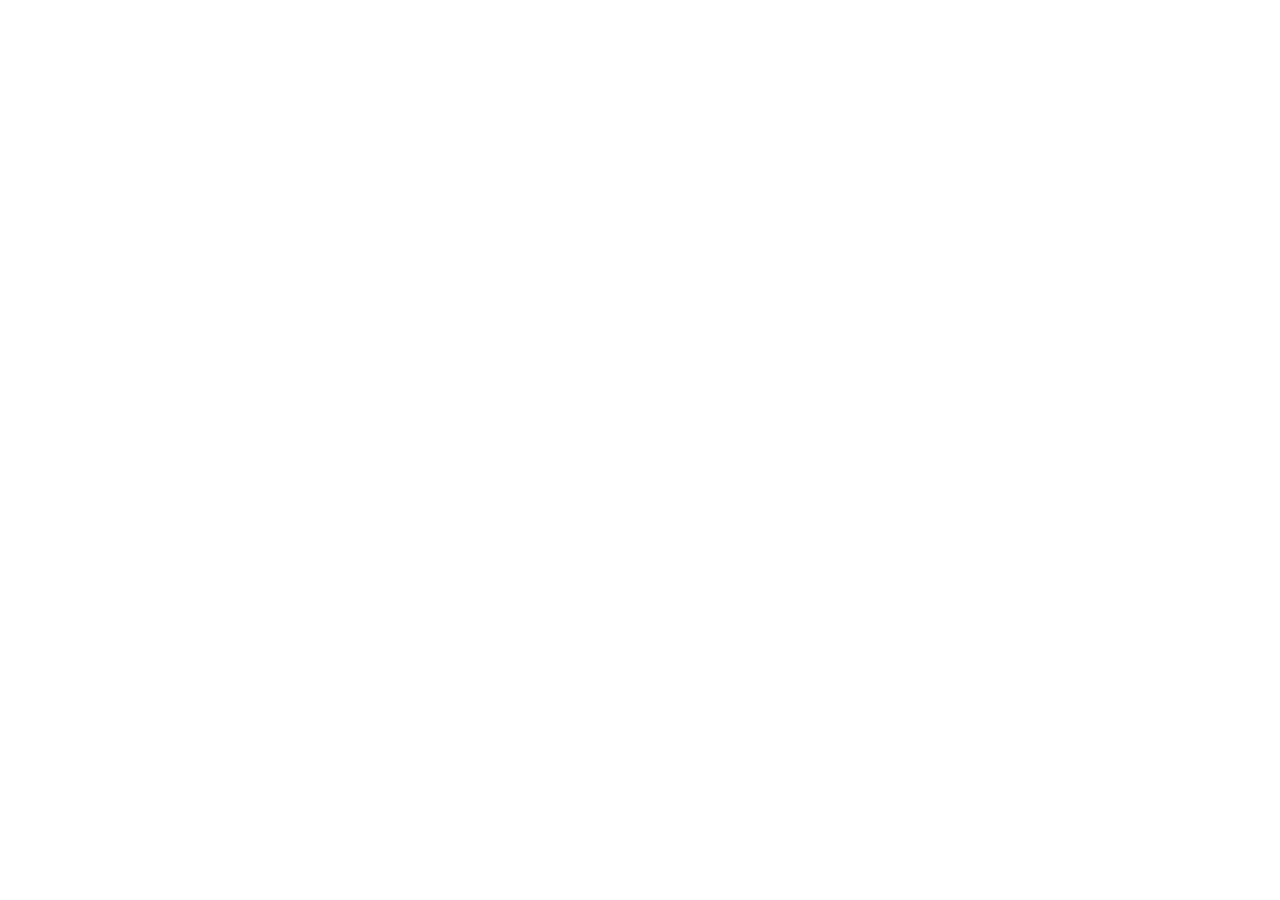
==== commit 2a2f7055: "舊網址導向 timingpeace.com（避免看到過期資料）" ====
--- a/index.html
+++ b/index.html
@@ -1,266 +1,7 @@
-<!DOCTYPE html>
-<html lang="zh-Hant">
-<head>
-<meta charset="UTF-8">
-<meta name="viewport" content="width=device-width, initial-scale=1.0">
-<meta name="description" content="Timing Peace 環保行動：依 EPA 五色桶與四位碼材質碼的資源回收指南、四碼查詢、社區活動與志工招募。改變，從正確的分類開始。">
-<title>Timing Peace 環保行動｜資源回收行動站</title>
-<link rel="stylesheet" href="style.css">
-</head>
-<body>
-
-
-<header class="site-header">
-  <nav class="navbar" aria-label="主要導覽">
-    <a class="brand" href="#top"><span class="brand-mark" aria-hidden="true">葉</span><span>Timing Peace 環保行動</span></a>
-    <ul class="nav-menu" id="primary-menu">
-      <li><a href="#top">首頁</a></li>
-      <li><a href="#guides">回收指南</a></li>
-      <li><a href="#codes">四碼查詢</a></li>
-      <li><a href="#checklist">零廢棄生活</a></li>
-      <li><a href="#events">活動行事曆</a></li>
-      <li><a href="#impact">影響數據</a></li>
-      <li><a href="#join">參與我們</a></li>
-      <li><a href="#contact">聯絡我們</a></li>
-      <li><a href="#gallery">照片牆</a></li>
-    </ul>
-    <a class="nav-cta button primary" href="#join">找回收據點</a>
-    <button class="nav-toggle" type="button" aria-expanded="false" aria-controls="primary-menu"><span class="sr-only">開啟導覽選單</span><span aria-hidden="true"></span><span aria-hidden="true"></span><span aria-hidden="true"></span></button>
-  </nav>
-</header>
-
-<main id="top">
-  <section class="hero">
-    <div class="hero-inner">
-      <div>
-        <p class="eyebrow">Timing Peace・資源回收行動站</p>
-        <h1>改變，從正確的分類開始</h1>
-        <p class="hero-text">五色桶、四位碼、清運時間——資源回收的三個關鍵，我們把它們變成最好用的工具。今天分類一個瓶子，一年少 4 kg 的垃圾。</p>
-        <div class="hero-actions">
-          <a class="button primary" href="#codes">查我的容器四位碼</a>
-          <a class="button ghost" href="#guides">看五色分類指南</a>
-        </div>
-      </div>
-      <div class="bins" aria-label="五色資源回收桶插畫">
-        <div class="bin paper"><div class="bin-lid"></div><div class="bin-body">♻</div><p class="bin-label">紙類</p></div>
-        <div class="bin plastic"><div class="bin-lid"></div><div class="bin-body">♻</div><p class="bin-label">塑膠類</p></div>
-        <div class="bin metal"><div class="bin-lid"></div><div class="bin-body">♻</div><p class="bin-label">金屬類</p></div>
-        <div class="bin glass"><div class="bin-lid"></div><div class="bin-body">♻</div><p class="bin-label">玻璃類</p></div>
-        <div class="bin other"><div class="bin-lid"></div><div class="bin-body">♻</div><p class="bin-label">罐與瓶</p></div>
-      </div>
-    </div>
-  </section>
-
-  <section class="section" id="guides">
-    <div class="section-heading">
-      <p class="eyebrow" style="color:var(--leaf)">五色回收指南</p>
-      <h2>跟你的社區回收桶長一樣</h2>
-      <p>全站沿用 EPA 五色桶規範：紙白、塑膠黃、金屬藍、玻璃綠、罐與瓶紫（紫桶收金屬罐＋玻璃瓶罐）。每張卡：收什麼、不收什麼、丟之前做什麼。村里收運日與品項依各市政府規定略有差異。</p>
-    </div>
-    <div class="guide-grid">
-      <article class="guide-card guide-paper">
-        <div class="guide-head"><span class="dot"></span>紙類・白色桶</div>
-        <div class="guide-body">
-          <h3>收</h3><ul><li>報紙、雜誌、紙箱（攤平）</li><li>紙袋、紙杯（清洗乾燥）</li></ul>
-          <h3 class="no">不收</h3><ul class="no"><li>衛生紙、複寫紙、收據</li><li>受污染紙盒（有油漬）</li></ul>
-          <p class="guide-tip">前置：撕膠帶、拆紙箱、攤平綁好。</p>
-        </div>
-      </article>
-      <article class="guide-card guide-plastic">
-        <div class="guide-head"><span class="dot"></span>塑膠類・黃色桶</div>
-        <div class="guide-body">
-          <h3>收</h3><ul><li>1–7 號塑膠容器（四位碼 ♒Q73W）</li><li>洗淨晾乾後丟入</li></ul>
-          <h3 class="no">不收</h3><ul class="no"><li>7 號複層塑膠（多數村里不收）</li><li>保麗龍（部分村里單獨收）</li></ul>
-          <p class="guide-tip">前置：倒空、清洗、撕標籤、壓扁。塑膠袋清潔乾燥→集滿到回收點集中交。</p>
-        </div>
-      </article>
-      <article class="guide-card guide-metal">
-        <div class="guide-head"><span class="dot"></span>金屬類・藍色桶</div>
-        <div class="guide-body">
-          <h3>收</h3><ul><li>鐵鍋、金屬工具、鋼鐵（清洗）</li><li>洗淨剪平尖銳處</li></ul>
-          <h3 class="no">不收</h3><ul class="no"><li>油漆桶、噴霧罐（危害廢棄物）</li></ul>
-          <p class="guide-tip">前置：剪口壓平避免割傷。鋁罐、罐頭依村里入藍桶或紫桶（罐與瓶）。</p>
-        </div>
-      </article>
-      <article class="guide-card guide-glass">
-        <div class="guide-head"><span class="dot"></span>玻璃類・綠色桶</div>
-        <div class="guide-body">
-          <h3>收</h3><ul><li>玻璃瓶罐（依村里入綠桶或紫桶）</li></ul>
-          <h3 class="no">不收</h3><ul class="no"><li>燈泡、日光燈管（危害廢棄物）</li><li>鏡子、強化玻璃、陶瓷</li></ul>
-          <p class="guide-tip">前置：去標籤、瓶身洗淨；碎玻璃包好再交。</p>
-        </div>
-      </article>
-      <article class="guide-card guide-other">
-        <div class="guide-head"><span class="dot"></span>罐與瓶・紫色桶</div>
-        <div class="guide-body">
-          <h3>收</h3><ul><li>金屬罐（鋁罐、罐頭）＋玻璃瓶罐</li><li>清空清洗、罐壓扁、瓶去標籤</li></ul>
-          <h3 class="no">不收</h3><ul class="no"><li>陶瓷、強化玻璃、鏡子</li></ul>
-          <p class="guide-tip">電池、燈管、油漆罐、噴霧罐＝危害廢棄物，由清潔隊不定時專收，不入五桶。</p>
-        </div>
-      </article>
-    </div>
-  </section>
-
-  <section class="codes-section" id="codes">
-    <div class="codes-inner">
-      <div>
-        <p class="eyebrow" style="color:#cdebd2">四位碼查詢</p>
-        <h2>容器上的 ♒，就是它的身分證</h2>
-        <p>♒三角形內的 1–7 是產品編號，旁邊四位碼是 EPA 材質碼：Q73W 塑膠、C90 紙容器、P41/P42 紙包裝、G71 玻璃容器、A51 金屬容器、F94 木頭、T94 紡織。例：<strong>1Q73W = PET 塑膠瓶</strong>、<strong>C90 = 外帶紙盒</strong>。輸入四位碼，馬上知道哪一桶收、怎麼前置處理。</p>
-        <div class="code-explain" aria-label="範例四位碼">
-          <button class="chip" data-code="1Q73W">1Q73W</button>
-          <button class="chip" data-code="2Q73W">2Q73W</button>
-          <button class="chip" data-code="5Q73W">5Q73W</button>
-          <button class="chip" data-code="C90">C90</button>
-          <button class="chip" data-code="P41">P41</button>
-          <button class="chip" data-code="G71">G71</button>
-          <button class="chip" data-code="A51">A51</button>
-          <button class="chip" data-code="AL81">AL81</button>
-          <button class="chip" data-code="T94">T94</button>
-          <button class="chip" data-code="F94">F94</button>
-        </div>
-      </div>
-      <div class="code-card">
-        <label for="code-input" style="font-weight:800;color:var(--forest)">輸入四位碼</label>
-        <input id="code-input" class="code-input" placeholder="例：1Q73W" autocomplete="off">
-        <div class="code-result" id="code-result" aria-live="polite">
-          <p>點擊左側範例或在這裡輸入，示範查詢結果。</p>
-        </div>
-        <p style="font-size:12px;color:var(--muted)">示範資料依 EPA 資源回收四位碼規範建立；正式站接 EPA 官方四位碼表與各市政府開放資料。</p>
-      </div>
-    </div>
-  </section>
-
-  <section class="section" id="impact">
-    <div class="section-heading">
-      <p class="eyebrow" style="color:var(--leaf)">影響數據儀表板</p>
-      <h2>行動累積的影響，看得見</h2>
-      <p>沿用現站 stats 區塊並擴大成儀表板：數字滾動 + 每季更新，讓社區看到自己的回收成果。</p>
-    </div>
-    <div class="stats-grid">
-      <div class="stat-item"><strong>60.34%</strong><span>全國資源回收率（2017/EPA）</span></div>
-      <div class="stat-item"><strong>18,000+</strong><span>人次參與環境教育</span></div>
-      <div class="stat-item"><strong>42%</strong><span>合作社區減少一次性塑膠</span></div>
-      <div class="stat-item"><strong>120t</strong><span>估計年度碳排減量</span></div>
-    </div>
-  </section>
-
-  <section class="section" id="events">
-    <div class="section-heading">
-      <p class="eyebrow" style="color:var(--leaf)">活動行事曆</p>
-      <h2>下場活動，就近參與</h2>
-      <p>每月固定社區回收日 + 講座；每張卡報名入口，未來接表單服務。</p>
-    </div>
-    <div class="event-grid">
-      <article class="event-card">
-        <div class="event-date">11/08<br>週日</div>
-        <h3>社區回收日</h3>
-        <p>上午 9–12 點・里民中心・舊電池與燈管交清潔隊</p>
-        <button class="button primary">報名</button>
-      </article>
-      <article class="event-card">
-        <div class="event-date">11/15<br>週日</div>
-        <h3>零廢棄市集</h3>
-        <p>舊物交換 + 分類教學攤位・市區圖書館</p>
-        <button class="button primary">報名</button>
-      </article>
-      <article class="event-card">
-        <div class="event-date">11/22<br>週日</div>
-        <h3>志工培訓</h3>
-        <p>回收站現場實作・協會辦公室</p>
-        <button class="button primary">報名</button>
-      </article>
-    </div>
-  </section>
-
-  <section class="section" id="checklist">
-    <div class="section-heading">
-      <p class="eyebrow" style="color:var(--leaf)">零廢棄挑戰</p>
-      <h2>本週七件小事，勾起來</h2>
-      <p>勾選即時累積「今日綠行動」，完成 5 項出現分享圖卡提示（演示）。</p>
-    </div>
-    <div class="checklist">
-      <label class="check-item"><input type="checkbox" name="c1">自備購物袋</label>
-      <label class="check-item"><input type="checkbox" name="c2">自備水壺與餐具</label>
-      <label class="check-item"><input type="checkbox" name="c3">塑膠瓶洗淨壓扁再回收</label>
-      <label class="check-item"><input type="checkbox" name="c4">紙箱攤平捆綁</label>
-      <label class="check-item"><input type="checkbox" name="c5">舊電池交清潔隊，不丟一般垃圾</label>
-      <label class="check-item"><input type="checkbox" name="c6">省電燈泡換 LED，省 80% 電力</label>
-    </div>
-    <div class="progress">
-      <div class="progress-bar"><div class="progress-fill" id="progress-fill"></div></div>
-      <p id="progress-text" aria-live="polite">已勾選 0 / 6</p>
-    </div>
-  </section>
-
-  <section class="cta-band" id="join">
-    <div class="cta-inner">
-      <h2>成為 Timing Peace 志工，讓據點多一個</h2>
-      <p>每月一場社區回收日、一場校園講座—從 4 小時開始。</p>
-      <a class="button primary" href="#top">加入行動</a>
-    </div>
-  </section>
-</main>
-
-  <section class="section" id="gallery">
-    <div class="section-heading">
-      <p class="eyebrow" style="color:var(--leaf)">照片牆</p>
-      <h2>紀錄每個守護環境的瞬間</h2>
-      <p>回收日的成果、淨灘的痕跡、社區的綠色據點——由管理員上傳照片，讓更多人看見行動的力量，也更關心環境。</p>
-    </div>
-    <div class="photo-grid" id="photo-grid"></div>
-  </section>
-
-  <section class="section" id="contact">
-    <div class="section-heading">
-      <p class="eyebrow" style="color:var(--leaf)">聯絡我們</p>
-      <h2>一起規劃下一場綠色行動</h2>
-      <p>歡迎學校、社區、企業與公益夥伴與我們合作，推動更貼近日常的環境保護方案。</p>
-    </div>
-    <div class="contact-layout">
-      <div class="contact-card">
-        <h3>Timing Peace 環保行動</h3>
-        <p>台北市中正區森林路 66 號</p>
-        <p><a href="mailto:hello@greenaction.org.tw">hello@greenaction.org.tw</a></p>
-        <p><a href="tel:+886223456789">02-2345-6789</a></p>
-        <p><a href="admin.html">管理員登入（上傳照片）</a></p>
-      </div>
-      <form class="contact-form" aria-label="聯絡表單">
-        <label for="name">姓名</label>
-        <input id="name" name="name" type="text" autocomplete="name" placeholder="請輸入姓名">
-        <label for="email">電子信箱</label>
-        <input id="email" name="email" type="email" autocomplete="email" placeholder="請輸入電子信箱">
-        <label for="message">合作需求</label>
-        <textarea id="message" name="message" rows="5" placeholder="請簡述想推動的環保行動"></textarea>
-        <button class="button primary" type="submit">送出訊息</button>
-      </form>
-    </div>
-  </section>
-
-<footer class="site-footer">
-  <div class="footer-grid">
-    <div>
-      <h3>Timing Peace 環保行動</h3>
-      <p>台北市中正區森林路 66 號<br>hello@greenaction.org.tw・02-2345-6789</p>
-    </div>
-    <div>
-      <h3>快速連結</h3>
-      <ul><li><a href="#guides">回收指南</a></li><li><a href="#codes">四碼查詢</a></li><li><a href="#events">活動行事曆</a></li><li><a href="#impact">影響數據</a></li></ul>
-    </div>
-    <div>
-      <h3>更多資源</h3>
-      <ul><li><a href="https://timing666666.github.io/eco-site/">現行官網</a></li><li>EPA 1Q73W 資源回收網</li><li>各市政府廢清開放資料</li></ul>
-    </div>
-    <div>
-      <h3>訂閱電子報</h3>
-      <p>每月一封：活動 + 分類小知識</p>
-      <input style="width:100%;border:1px solid rgba(255,255,255,.3);border-radius:8px;padding:10px;font:inherit;color:#fff;background:rgba(255,255,255,.08)" placeholder="你的電子信箱">
-    </div>
-  </div>
-  <p class="footer-bottom">© 2026 Timing Peace 環保行動。一起讓環境保護成為日常。</p>
-</footer>
-
-
-<script src="script.js"></script>
-</body>
-</html>
+<!doctype html><html lang="zh-Hant-TW"><head><meta charset="utf-8">
+<meta name="viewport" content="width=device-width,initial-scale=1">
+<title>Timing Peace 環保行動</title>
+<meta http-equiv="refresh" content="0; url=https://timingpeace.com/">
+<link rel="canonical" href="https://timingpeace.com/">
+<style>body{font-family:system-ui,"Noto Sans TC",sans-serif;background:#f3f8f1;color:#174a35;display:grid;place-items:center;min-height:100vh;margin:0}a{color:#2f7d52}</style>
+</head><body><p>網站已搬到 <a href="https://timingpeace.com/">https://timingpeace.com/</a>，正在跳轉…</p></body></html>
